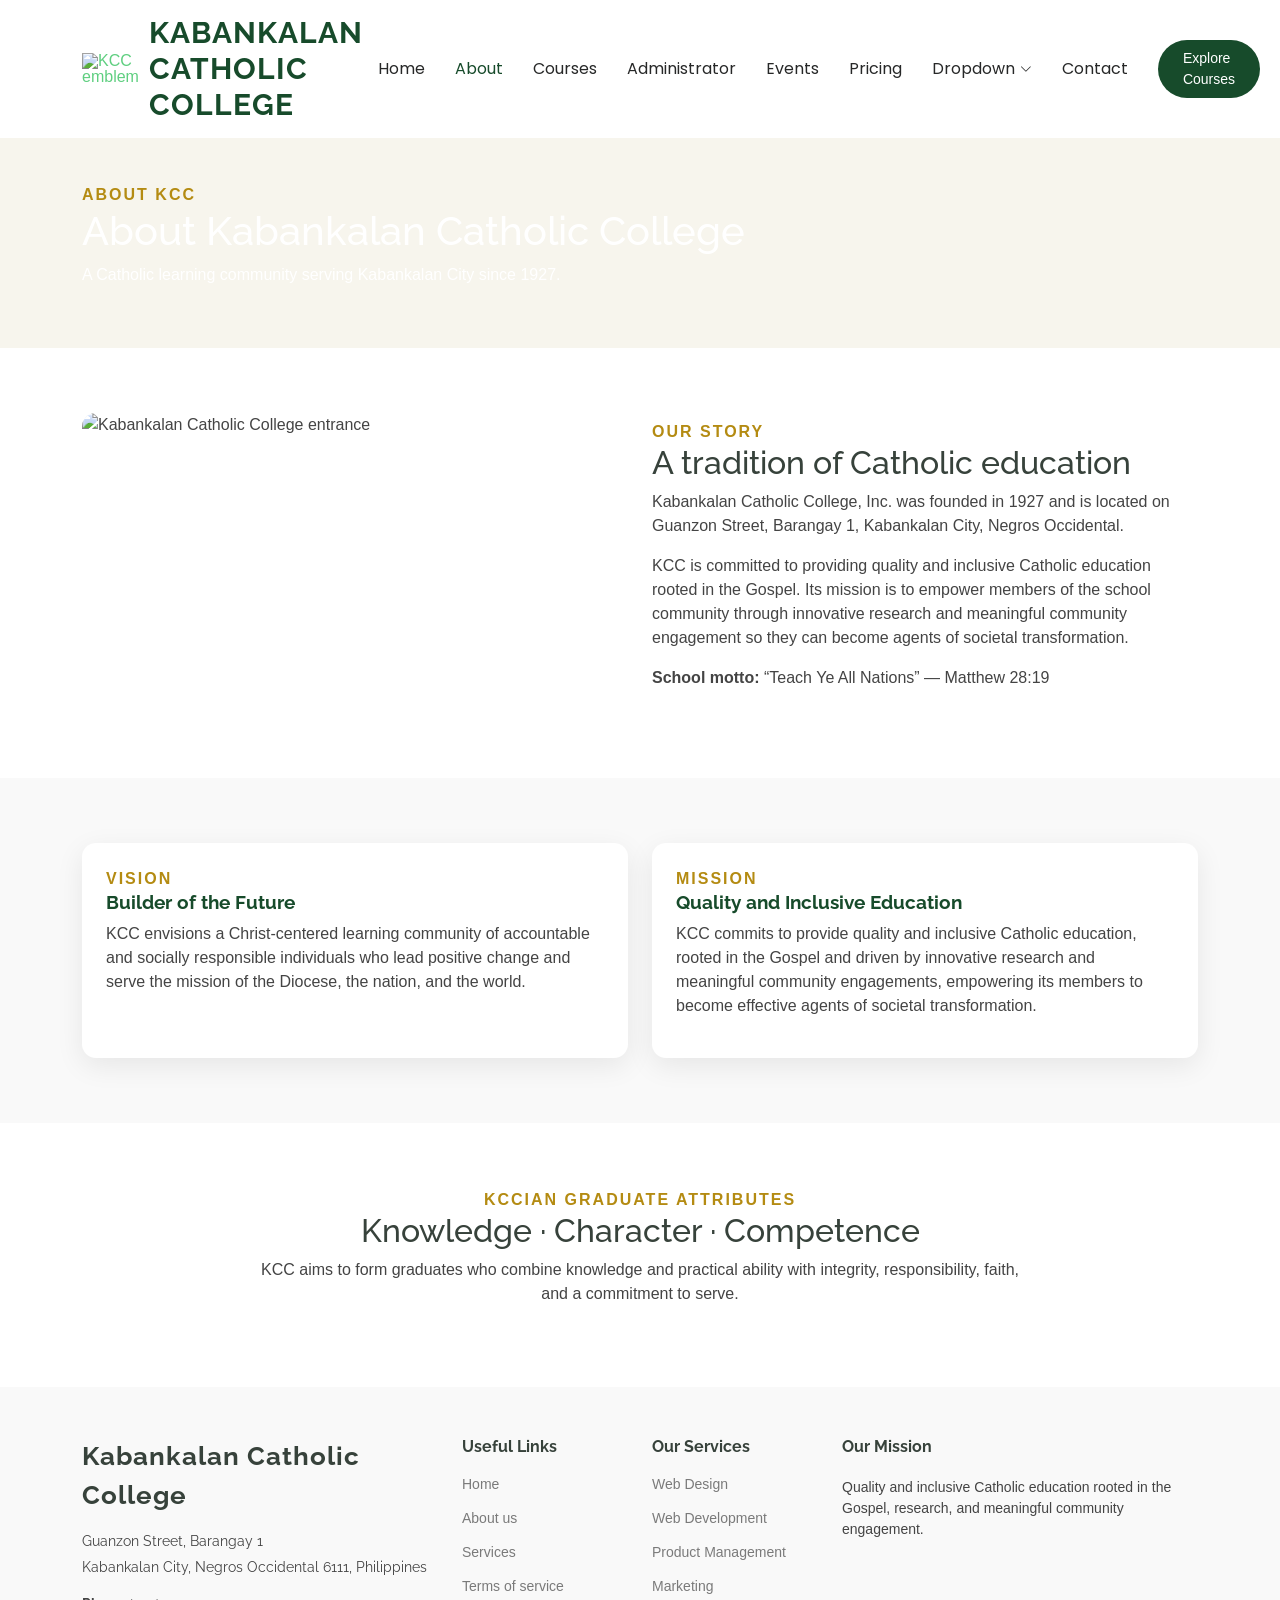
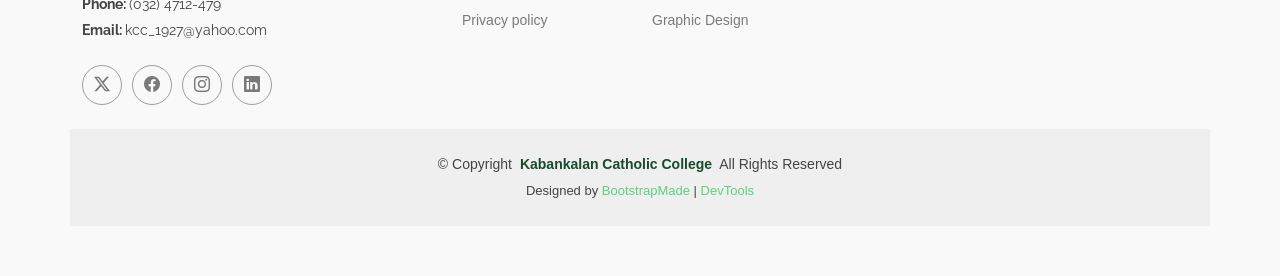
==== about.html @ 8df658bc "first commit" ====
<!DOCTYPE html>
<!DOCTYPE html>

<html lang="en">
<head>
<meta charset="utf-8"/>
<meta content="width=device-width, initial-scale=1.0" name="viewport"/>
<title>About | Kabankalan Catholic College, Inc.</title>
<meta content="" name="description"/>
<meta content="" name="keywords"/>
<!-- Favicons -->
<link href="assets/img/favicon.png" rel="icon"/>
<link href="assets/img/apple-touch-icon.png" rel="apple-touch-icon"/>
<!-- Fonts -->
<link href="https://fonts.googleapis.com" rel="preconnect"/>
<link crossorigin="" href="https://fonts.gstatic.com" rel="preconnect"/>
<link href="https://fonts.googleapis.com/css2?family=Open+Sans:ital,wght@0,300;0,400;0,500;0,600;0,700;0,800;1,300;1,400;1,500;1,600;1,700;1,800&amp;family=Poppins:ital,wght@0,100;0,200;0,300;0,400;0,500;0,600;0,700;0,800;0,900;1,100;1,200;1,300;1,400;1,500;1,600;1,700;1,800;1,900&amp;family=Raleway:ital,wght@0,100;0,200;0,300;0,400;0,500;0,600;0,700;0,800;0,900;1,100;1,200;1,300;1,400;1,500;1,600;1,700;1,800;1,900&amp;display=swap" rel="stylesheet"/>
<!-- Vendor CSS Files -->
<link href="assets/vendor/bootstrap/css/bootstrap.min.css" rel="stylesheet"/>
<link href="assets/vendor/bootstrap-icons/bootstrap-icons.css" rel="stylesheet"/>
<link href="assets/vendor/aos/aos.css" rel="stylesheet"/>
<link href="assets/vendor/glightbox/css/glightbox.min.css" rel="stylesheet"/>
<link href="assets/vendor/swiper/swiper-bundle.min.css" rel="stylesheet"/>
<!-- Main CSS File -->
<link href="assets/css/main.css" rel="stylesheet"/>
<!-- =======================================================
  * Template Name: Mentor
  * Template URL: https://bootstrapmade.com/mentor-free-education-bootstrap-theme/
  * Updated: Jul 07 2025 with Bootstrap v5.3.7
  * Author: BootstrapMade.com
  * License: https://bootstrapmade.com/license/
  ======================================================== -->
<meta content="Kabankalan Catholic College, Inc. — Catholic Education: Our Identity, Our Mission." name="description"/><link href="assets/css/kcc-custom.css" rel="stylesheet"/></head>
<body class="kcc-page">
<header class="header d-flex align-items-center sticky-top" id="header">
<div class="container-fluid container-xl position-relative d-flex align-items-center">
<a class="logo d-flex align-items-center me-auto" href="index.html"><img alt="KCC emblem" src="https://is1-ssl.mzstatic.com/image/thumb/Purple211/v4/19/2d/f9/192df977-9e9a-409c-45a4-57ac2251e1ae/AppIcon-0-0-1x_U007emarketing-0-7-0-0-85-220.png/1200x630wa.jpg"/><h1 class="sitename">KABANKALAN CATHOLIC COLLEGE</h1></a>
<nav class="navmenu" id="navmenu">
<ul>
<li><a class="" href="index.html">Home<br/></a></li>
<li><a class="active" href="about.html">About</a></li>
<li><a class="" href="courses.html">Courses</a></li>
<li><a class="" href="trainers.html">Administrator</a></li>
<li><a class="" href="events.html">Events</a></li>
<li><a class="" href="pricing.html">Pricing</a></li>
<li class="dropdown"><a class="" href="#"><span>Dropdown</span> <i class="bi bi-chevron-down toggle-dropdown"></i></a>
<ul>
<li><a class="" href="#">Dropdown 1</a></li>
<li class="dropdown"><a class="" href="#"><span>Deep Dropdown</span> <i class="bi bi-chevron-down toggle-dropdown"></i></a>
<ul>
<li><a class="" href="#">Deep Dropdown 1</a></li>
<li><a class="" href="#">Deep Dropdown 2</a></li>
<li><a class="" href="#">Deep Dropdown 3</a></li>
<li><a class="" href="#">Deep Dropdown 4</a></li>
<li><a class="" href="#">Deep Dropdown 5</a></li>
</ul>
</li>
<li><a class="" href="#">Dropdown 2</a></li>
<li><a class="" href="#">Dropdown 3</a></li>
<li><a class="" href="#">Dropdown 4</a></li>
</ul>
</li>
<li><a class="" href="contact.html">Contact</a></li>
</ul>
<i class="mobile-nav-toggle d-xl-none bi bi-list"></i>
</nav>
<a class="btn-getstarted" href="courses.html">Explore Courses</a>
</div>
</header>
<main class="main"><section class="page-title" style="background:#f7f5ed;padding:45px 0"><div class="container"><span class="kcc-kicker">About KCC</span><h1>About Kabankalan Catholic College</h1><p>A Catholic learning community serving Kabankalan City since 1927.</p></div></section>
<section class="kcc-section"><div class="container"><div class="row gy-4 align-items-center"><div class="col-lg-6"><img alt="Kabankalan Catholic College entrance" class="kcc-photo" src="https://johnpaologalimba.wordpress.com/wp-content/uploads/2017/10/paologalimba.png"/></div><div class="col-lg-6"><span class="kcc-kicker">Our story</span><h2>A tradition of Catholic education</h2><p>Kabankalan Catholic College, Inc. was founded in 1927 and is located on Guanzon Street, Barangay 1, Kabankalan City, Negros Occidental.</p><p>KCC is committed to providing quality and inclusive Catholic education rooted in the Gospel. Its mission is to empower members of the school community through innovative research and meaningful community engagement so they can become agents of societal transformation.</p><p><strong>School motto:</strong> “Teach Ye All Nations” — Matthew 28:19</p></div></div></div></section>
<section class="kcc-section light-background"><div class="container"><div class="row gy-4"><div class="col-lg-6"><div class="kcc-card kcc-card-body"><span class="kcc-kicker">Vision</span><h3>Builder of the Future</h3><p>KCC envisions a Christ-centered learning community of accountable and socially responsible individuals who lead positive change and serve the mission of the Diocese, the nation, and the world.</p></div></div><div class="col-lg-6"><div class="kcc-card kcc-card-body"><span class="kcc-kicker">Mission</span><h3>Quality and Inclusive Education</h3><p>KCC commits to provide quality and inclusive Catholic education, rooted in the Gospel and driven by innovative research and meaningful community engagements, empowering its members to become effective agents of societal transformation.</p></div></div></div></div></section>
<section class="kcc-section"><div class="container text-center"><span class="kcc-kicker">KCCian Graduate Attributes</span><h2>Knowledge · Character · Competence</h2><p class="mx-auto" style="max-width:760px">KCC aims to form graduates who combine knowledge and practical ability with integrity, responsibility, faith, and a commitment to serve.</p></div></section></main>
<footer class="footer position-relative light-background" id="footer">
<div class="container footer-top">
<div class="row gy-4">
<div class="col-lg-4 col-md-6 footer-about">
<a class="logo d-flex align-items-center" href="index.html">
<span class="sitename">Kabankalan Catholic College</span>
</a>
<div class="footer-contact pt-3">
<p>Guanzon Street, Barangay 1</p>
<p>Kabankalan City, Negros Occidental 6111, Philippines</p>
<p class="mt-3"><strong>Phone: </strong><span>(032) 4712-479</span></p>
<p><strong>Email: </strong><span>kcc_1927@yahoo.com</span></p>
</div>
<div class="social-links d-flex mt-4">
<a href=""><i class="bi bi-twitter-x"></i></a>
<a href=""><i class="bi bi-facebook"></i></a>
<a href=""><i class="bi bi-instagram"></i></a>
<a href=""><i class="bi bi-linkedin"></i></a>
</div>
</div>
<div class="col-lg-2 col-md-3 footer-links">
<h4>Useful Links</h4>
<ul>
<li><a href="#">Home</a></li>
<li><a href="#">About us</a></li>
<li><a href="#">Services</a></li>
<li><a href="#">Terms of service</a></li>
<li><a href="#">Privacy policy</a></li>
</ul>
</div>
<div class="col-lg-2 col-md-3 footer-links">
<h4>Our Services</h4>
<ul>
<li><a href="#">Web Design</a></li>
<li><a href="#">Web Development</a></li>
<li><a href="#">Product Management</a></li>
<li><a href="#">Marketing</a></li>
<li><a href="#">Graphic Design</a></li>
</ul>
</div>
<div class="col-lg-4 col-md-12 footer-newsletter"><h4>Our Mission</h4><p>Quality and inclusive Catholic education rooted in the Gospel, research, and meaningful community engagement.</p></div>
</div>
</div>
<div class="container copyright text-center mt-4">
<p>© <span>Copyright</span> <strong class="px-1 sitename">Kabankalan Catholic College</strong> <span>All Rights Reserved</span></p>
<div class="credits">
<!-- All the links in the footer should remain intact. -->
<!-- You can delete the links only if you've purchased the pro version. -->
<!-- Licensing information: https://bootstrapmade.com/license/ -->
        Designed by <a href="https://bootstrapmade.com/">BootstrapMade</a> | <a href="https://bootstrapmade.com/tools/">DevTools</a>
</div>
</div>
</footer>
<!-- Scroll Top -->
<a class="scroll-top d-flex align-items-center justify-content-center" href="#" id="scroll-top"><i class="bi bi-arrow-up-short"></i></a>
<!-- Preloader -->
<div id="preloader"></div>
<!-- Vendor JS Files -->
<script src="assets/vendor/bootstrap/js/bootstrap.bundle.min.js"></script>
<script src="assets/vendor/aos/aos.js"></script>
<script src="assets/vendor/glightbox/js/glightbox.min.js"></script>
<script src="assets/vendor/purecounter/purecounter_vanilla.js"></script>
<script src="assets/vendor/swiper/swiper-bundle.min.js"></script>
<!-- Main JS File -->
<script src="assets/js/main.js"></script>
</body>
</html>
---- assets/css/main.css ----
/**
* Template Name: Mentor
* Template URL: https://bootstrapmade.com/mentor-free-education-bootstrap-theme/
* Updated: Jul 07 2025 with Bootstrap v5.3.7
* Author: BootstrapMade.com
* License: https://bootstrapmade.com/license/
*/

/*--------------------------------------------------------------
# Font & Color Variables
# Help: https://bootstrapmade.com/color-system/
--------------------------------------------------------------*/
/* Fonts */
:root {
  --default-font: "Open Sans",  system-ui, -apple-system, "Segoe UI", Roboto, "Helvetica Neue", Arial, "Noto Sans", "Liberation Sans", sans-serif, "Apple Color Emoji", "Segoe UI Emoji", "Segoe UI Symbol", "Noto Color Emoji";
  --heading-font: "Raleway",  sans-serif;
  --nav-font: "Poppins",  sans-serif;
}

/* Global Colors - The following color variables are used throughout the website. Updating them here will change the color scheme of the entire website */
:root { 
  --background-color: #ffffff; /* Background color for the entire website, including individual sections */
  --default-color: #444444; /* Default color used for the majority of the text content across the entire website */
  --heading-color: #37423b; /* Color for headings, subheadings and title throughout the website */
  --accent-color: #5fcf80; /* Accent color that represents your brand on the website. It's used for buttons, links, and other elements that need to stand out */
  --surface-color: #ffffff; /* The surface color is used as a background of boxed elements within sections, such as cards, icon boxes, or other elements that require a visual separation from the global background. */
  --contrast-color: #ffffff; /* Contrast color for text, ensuring readability against backgrounds of accent, heading, or default colors. */
}

/* Nav Menu Colors - The following color variables are used specifically for the navigation menu. They are separate from the global colors to allow for more customization options */
:root {
  --nav-color: #272828;  /* The default color of the main navmenu links */
  --nav-hover-color: #5fcf80; /* Applied to main navmenu links when they are hovered over or active */
  --nav-mobile-background-color: #ffffff; /* Used as the background color for mobile navigation menu */
  --nav-dropdown-background-color: #ffffff; /* Used as the background color for dropdown items that appear when hovering over primary navigation items */
  --nav-dropdown-color: #272828; /* Used for navigation links of the dropdown items in the navigation menu. */
  --nav-dropdown-hover-color: #5fcf80; /* Similar to --nav-hover-color, this color is applied to dropdown navigation links when they are hovered over. */
}

/* Color Presets - These classes override global colors when applied to any section or element, providing reuse of the sam color scheme. */

.light-background {
  --background-color: #f9f9f9;
  --surface-color: #ffffff;
}

.dark-background {
  --background-color: #060606;
  --default-color: #ffffff;
  --heading-color: #ffffff;
  --surface-color: #252525;
  --contrast-color: #ffffff;
}

/* Smooth scroll */
:root {
  scroll-behavior: smooth;
}

/*--------------------------------------------------------------
# General Styling & Shared Classes
--------------------------------------------------------------*/
body {
  color: var(--default-color);
  background-color: var(--background-color);
  font-family: var(--default-font);
}

a {
  color: var(--accent-color);
  text-decoration: none;
  transition: 0.3s;
}

a:hover {
  color: color-mix(in srgb, var(--accent-color), transparent 25%);
  text-decoration: none;
}

h1,
h2,
h3,
h4,
h5,
h6 {
  color: var(--heading-color);
  font-family: var(--heading-font);
}

/* Email Form Messages
------------------------------*/
.email-form .error-message {
  display: none;
  background: #df1529;
  color: #ffffff;
  text-align: left;
  padding: 15px;
  margin-bottom: 24px;
  font-weight: 600;
}

.email-form .sent-message {
  display: none;
  color: #ffffff;
  background: #059652;
  text-align: center;
  padding: 15px;
  margin-bottom: 24px;
  font-weight: 600;
}

.email-form .loading {
  display: none;
  background: var(--surface-color);
  text-align: center;
  padding: 15px;
  margin-bottom: 24px;
}

.email-form .loading:before {
  content: "";
  display: inline-block;
  border-radius: 50%;
  width: 24px;
  height: 24px;
  margin: 0 10px -6px 0;
  border: 3px solid var(--accent-color);
  border-top-color: var(--surface-color);
  animation: email-form-loading 1s linear infinite;
}

@keyframes email-form-loading {
  0% {
    transform: rotate(0deg);
  }

  100% {
    transform: rotate(360deg);
  }
}

/* Pulsating Play Button
------------------------------*/
.pulsating-play-btn {
  width: 94px;
  height: 94px;
  background: radial-gradient(var(--accent-color) 50%, color-mix(in srgb, var(--accent-color), transparent 75%) 52%);
  border-radius: 50%;
  display: block;
  position: relative;
  overflow: hidden;
}

.pulsating-play-btn:before {
  content: "";
  position: absolute;
  width: 120px;
  height: 120px;
  animation-delay: 0s;
  animation: pulsate-play-btn 2s;
  animation-direction: forwards;
  animation-iteration-count: infinite;
  animation-timing-function: steps;
  opacity: 1;
  border-radius: 50%;
  border: 5px solid color-mix(in srgb, var(--accent-color), transparent 30%);
  top: -15%;
  left: -15%;
  background: rgba(198, 16, 0, 0);
}

.pulsating-play-btn:after {
  content: "";
  position: absolute;
  left: 50%;
  top: 50%;
  transform: translateX(-40%) translateY(-50%);
  width: 0;
  height: 0;
  border-top: 10px solid transparent;
  border-bottom: 10px solid transparent;
  border-left: 15px solid #fff;
  z-index: 100;
  transition: all 400ms cubic-bezier(0.55, 0.055, 0.675, 0.19);
}

.pulsating-play-btn:hover:before {
  content: "";
  position: absolute;
  left: 50%;
  top: 50%;
  transform: translateX(-40%) translateY(-50%);
  width: 0;
  height: 0;
  border: none;
  border-top: 10px solid transparent;
  border-bottom: 10px solid transparent;
  border-left: 15px solid #fff;
  z-index: 200;
  animation: none;
  border-radius: 0;
}

.pulsating-play-btn:hover:after {
  border-left: 15px solid var(--accent-color);
  transform: scale(20);
}

@keyframes pulsate-play-btn {
  0% {
    transform: scale(0.6, 0.6);
    opacity: 1;
  }

  100% {
    transform: scale(1, 1);
    opacity: 0;
  }
}

/*--------------------------------------------------------------
# Global Header
--------------------------------------------------------------*/
.header {
  color: var(--default-color);
  background-color: var(--background-color);
  padding: 15px 0;
  transition: all 0.5s;
  z-index: 997;
}

.header .logo {
  line-height: 1;
}

.header .logo img {
  max-height: 36px;
  margin-right: 8px;
}

.header .logo h1 {
  font-weight: 700;
  font-size: 30px;
  margin: 0;
  letter-spacing: 1px;
  text-transform: uppercase;
  color: var(--accent-color);
}

.header .btn-getstarted,
.header .btn-getstarted:focus {
  color: var(--contrast-color);
  background: var(--accent-color);
  font-size: 14px;
  padding: 8px 25px;
  margin: 0 0 0 30px;
  border-radius: 50px;
  transition: 0.3s;
}

.header .btn-getstarted:hover,
.header .btn-getstarted:focus:hover {
  color: var(--contrast-color);
  background: color-mix(in srgb, var(--accent-color), transparent 15%);
}

@media (max-width: 1200px) {
  .header .logo {
    order: 1;
  }

  .header .btn-getstarted {
    order: 2;
    margin: 0 15px 0 0;
    padding: 6px 15px;
  }

  .header .navmenu {
    order: 3;
  }
}

.scrolled .header {
  box-shadow: 0px 0 18px rgba(0, 0, 0, 0.1);
}

/*--------------------------------------------------------------
# Navigation Menu
--------------------------------------------------------------*/
/* Navmenu - Desktop */
@media (min-width: 1200px) {
  .navmenu {
    padding: 0;
  }

  .navmenu ul {
    margin: 0;
    padding: 0;
    display: flex;
    list-style: none;
    align-items: center;
  }

  .navmenu li {
    position: relative;
  }

  .navmenu a,
  .navmenu a:focus {
    color: var(--nav-color);
    padding: 18px 15px;
    font-size: 16px;
    font-family: var(--nav-font);
    font-weight: 400;
    display: flex;
    align-items: center;
    justify-content: space-between;
    white-space: nowrap;
    transition: 0.3s;
  }

  .navmenu a i,
  .navmenu a:focus i {
    font-size: 12px;
    line-height: 0;
    margin-left: 5px;
    transition: 0.3s;
  }

  .navmenu li:last-child a {
    padding-right: 0;
  }

  .navmenu li:hover>a,
  .navmenu .active,
  .navmenu .active:focus {
    color: var(--nav-hover-color);
  }

  .navmenu .dropdown ul {
    margin: 0;
    padding: 10px 0;
    background: var(--nav-dropdown-background-color);
    display: block;
    position: absolute;
    visibility: hidden;
    left: 14px;
    top: 130%;
    opacity: 0;
    transition: 0.3s;
    border-radius: 4px;
    z-index: 99;
    box-shadow: 0px 0px 30px rgba(0, 0, 0, 0.1);
  }

  .navmenu .dropdown ul li {
    min-width: 200px;
  }

  .navmenu .dropdown ul a {
    padding: 10px 20px;
    font-size: 15px;
    text-transform: none;
    color: var(--nav-dropdown-color);
  }

  .navmenu .dropdown ul a i {
    font-size: 12px;
  }

  .navmenu .dropdown ul a:hover,
  .navmenu .dropdown ul .active:hover,
  .navmenu .dropdown ul li:hover>a {
    color: var(--nav-dropdown-hover-color);
  }

  .navmenu .dropdown:hover>ul {
    opacity: 1;
    top: 100%;
    visibility: visible;
  }

  .navmenu .dropdown .dropdown ul {
    top: 0;
    left: -90%;
    visibility: hidden;
  }

  .navmenu .dropdown .dropdown:hover>ul {
    opacity: 1;
    top: 0;
    left: -100%;
    visibility: visible;
  }
}

/* Navmenu - Mobile */
@media (max-width: 1199px) {
  .mobile-nav-toggle {
    color: var(--nav-color);
    font-size: 28px;
    line-height: 0;
    margin-right: 10px;
    cursor: pointer;
    transition: color 0.3s;
  }

  .navmenu {
    padding: 0;
    z-index: 9997;
  }

  .navmenu ul {
    display: none;
    list-style: none;
    position: absolute;
    inset: 60px 20px 20px 20px;
    padding: 10px 0;
    margin: 0;
    border-radius: 6px;
    background-color: var(--nav-mobile-background-color);
    border: 1px solid color-mix(in srgb, var(--default-color), transparent 90%);
    box-shadow: none;
    overflow-y: auto;
    transition: 0.3s;
    z-index: 9998;
  }

  .navmenu a,
  .navmenu a:focus {
    color: var(--nav-dropdown-color);
    padding: 10px 20px;
    font-family: var(--nav-font);
    font-size: 17px;
    font-weight: 500;
    display: flex;
    align-items: center;
    justify-content: space-between;
    white-space: nowrap;
    transition: 0.3s;
  }

  .navmenu a i,
  .navmenu a:focus i {
    font-size: 12px;
    line-height: 0;
    margin-left: 5px;
    width: 30px;
    height: 30px;
    display: flex;
    align-items: center;
    justify-content: center;
    border-radius: 50%;
    transition: 0.3s;
    background-color: color-mix(in srgb, var(--accent-color), transparent 90%);
  }

  .navmenu a i:hover,
  .navmenu a:focus i:hover {
    background-color: var(--accent-color);
    color: var(--contrast-color);
  }

  .navmenu a:hover,
  .navmenu .active,
  .navmenu .active:focus {
    color: var(--nav-dropdown-hover-color);
  }

  .navmenu .active i,
  .navmenu .active:focus i {
    background-color: var(--accent-color);
    color: var(--contrast-color);
    transform: rotate(180deg);
  }

  .navmenu .dropdown ul {
    position: static;
    display: none;
    z-index: 99;
    padding: 10px 0;
    margin: 10px 20px;
    background-color: var(--nav-dropdown-background-color);
    transition: all 0.5s ease-in-out;
  }

  .navmenu .dropdown ul ul {
    background-color: rgba(33, 37, 41, 0.1);
  }

  .navmenu .dropdown>.dropdown-active {
    display: block;
    background-color: rgba(33, 37, 41, 0.03);
  }

  .mobile-nav-active {
    overflow: hidden;
  }

  .mobile-nav-active .mobile-nav-toggle {
    color: #fff;
    position: absolute;
    font-size: 32px;
    top: 15px;
    right: 15px;
    margin-right: 0;
    z-index: 9999;
  }

  .mobile-nav-active .navmenu {
    position: fixed;
    overflow: hidden;
    inset: 0;
    background: rgba(33, 37, 41, 0.8);
    transition: 0.3s;
  }

  .mobile-nav-active .navmenu>ul {
    display: block;
  }
}

/*--------------------------------------------------------------
# Global Footer
--------------------------------------------------------------*/
.footer {
  color: var(--default-color);
  background-color: var(--background-color);
  font-size: 14px;
  padding-bottom: 50px;
  position: relative;
}

.footer .footer-top {
  padding-top: 50px;
}

.footer .footer-about .logo {
  margin-bottom: 0;
}

.footer .footer-about .logo img {
  max-height: 40px;
  margin-right: 6px;
}

.footer .footer-about .logo span {
  font-size: 26px;
  font-weight: 700;
  letter-spacing: 1px;
  font-family: var(--heading-font);
  color: var(--heading-color);
}

.footer .footer-about p {
  font-size: 14px;
  font-family: var(--heading-font);
}

.footer .social-links a {
  display: flex;
  align-items: center;
  justify-content: center;
  width: 40px;
  height: 40px;
  border-radius: 50%;
  border: 1px solid color-mix(in srgb, var(--default-color), transparent 50%);
  font-size: 16px;
  color: color-mix(in srgb, var(--default-color), transparent 30%);
  margin-right: 10px;
  transition: 0.3s;
}

.footer .social-links a:hover {
  color: var(--accent-color);
  border-color: var(--accent-color);
}

.footer h4 {
  font-size: 16px;
  font-weight: bold;
  position: relative;
  padding-bottom: 12px;
}

.footer .footer-links {
  margin-bottom: 30px;
}

.footer .footer-links ul {
  list-style: none;
  padding: 0;
  margin: 0;
}

.footer .footer-links ul i {
  padding-right: 2px;
  font-size: 12px;
  line-height: 0;
}

.footer .footer-links ul li {
  padding: 10px 0;
  display: flex;
  align-items: center;
}

.footer .footer-links ul li:first-child {
  padding-top: 0;
}

.footer .footer-links ul a {
  color: color-mix(in srgb, var(--default-color), transparent 30%);
  display: inline-block;
  line-height: 1;
}

.footer .footer-links ul a:hover {
  color: var(--accent-color);
}

.footer .footer-contact p {
  margin-bottom: 5px;
}

.footer .footer-newsletter .newsletter-form {
  margin-top: 30px;
  margin-bottom: 15px;
  padding: 6px 8px;
  position: relative;
  border-radius: 50px;
  border: 1px solid color-mix(in srgb, var(--default-color), transparent 80%);
  display: flex;
  background-color: var(--surface-color);
  transition: 0.3s;
}

.footer .footer-newsletter .newsletter-form:focus-within {
  border-color: var(--accent-color);
}

.footer .footer-newsletter .newsletter-form input[type=email] {
  border: 0;
  padding: 4px 8px;
  width: 100%;
  background-color: var(--surface-color);
  color: var(--default-color);
}

.footer .footer-newsletter .newsletter-form input[type=email]:focus-visible {
  outline: none;
}

.footer .footer-newsletter .newsletter-form input[type=submit] {
  border: 0;
  font-size: 16px;
  padding: 0 20px 2px 20px;
  margin: -7px -8px -7px 0;
  background: var(--accent-color);
  color: var(--contrast-color);
  transition: 0.3s;
  border-radius: 50px;
}

.footer .footer-newsletter .newsletter-form input[type=submit]:hover {
  background: color-mix(in srgb, var(--accent-color), transparent 20%);
}

.footer .copyright {
  padding-top: 25px;
  padding-bottom: 25px;
  background-color: color-mix(in srgb, var(--default-color), transparent 95%);
}

.footer .copyright p {
  margin-bottom: 0;
}

.footer .credits {
  margin-top: 6px;
  font-size: 13px;
}

/*--------------------------------------------------------------
# Preloader
--------------------------------------------------------------*/
#preloader {
  position: fixed;
  inset: 0;
  z-index: 999999;
  overflow: hidden;
  background: var(--background-color);
  transition: all 0.6s ease-out;
}

#preloader:before {
  content: "";
  position: fixed;
  top: calc(50% - 30px);
  left: calc(50% - 30px);
  border: 6px solid #ffffff;
  border-color: var(--accent-color) transparent var(--accent-color) transparent;
  border-radius: 50%;
  width: 60px;
  height: 60px;
  animation: animate-preloader 1.5s linear infinite;
}

@keyframes animate-preloader {
  0% {
    transform: rotate(0deg);
  }

  100% {
    transform: rotate(360deg);
  }
}

/*--------------------------------------------------------------
# Scroll Top Button
--------------------------------------------------------------*/
.scroll-top {
  position: fixed;
  visibility: hidden;
  opacity: 0;
  right: 15px;
  bottom: -15px;
  z-index: 99999;
  background-color: var(--accent-color);
  width: 44px;
  height: 44px;
  border-radius: 50px;
  transition: all 0.4s;
}

.scroll-top i {
  font-size: 24px;
  color: var(--contrast-color);
  line-height: 0;
}

.scroll-top:hover {
  background-color: color-mix(in srgb, var(--accent-color), transparent 20%);
  color: var(--contrast-color);
}

.scroll-top.active {
  visibility: visible;
  opacity: 1;
  bottom: 15px;
}

/*--------------------------------------------------------------
# Disable aos animation delay on mobile devices
--------------------------------------------------------------*/
@media screen and (max-width: 768px) {
  [data-aos-delay] {
    transition-delay: 0 !important;
  }
}

/*--------------------------------------------------------------
# Global Page Titles & Breadcrumbs
--------------------------------------------------------------*/
.page-title {
  --default-color: var(--contrast-color);
  --background-color: var(--accent-color);
  --heading-color: var(--contrast-color);
  color: var(--default-color);
  background-color: var(--background-color);
  position: relative;
}

.page-title .heading {
  padding: 80px 0;
  border-top: 1px solid color-mix(in srgb, var(--default-color), transparent 90%);
}

.page-title .heading h1 {
  font-size: 38px;
  font-weight: 700;
}

.page-title nav {
  background-color: color-mix(in srgb, var(--accent-color) 90%, black 5%);
  padding: 20px 0;
}

.page-title nav a {
  color: var(--default-color);
}

.page-title nav ol {
  display: flex;
  flex-wrap: wrap;
  list-style: none;
  margin: 0;
  font-size: 16px;
  font-weight: 600;
}

.page-title nav ol li+li {
  padding-left: 10px;
}

.page-title nav ol li+li::before {
  content: "/";
  display: inline-block;
  padding-right: 10px;
  color: color-mix(in srgb, var(--default-color), transparent 70%);
}

/*--------------------------------------------------------------
# Global Sections
--------------------------------------------------------------*/
section,
.section {
  color: var(--default-color);
  background-color: var(--background-color);
  padding: 60px 0;
  scroll-margin-top: 900px;
  overflow: clip;
}

@media (max-width: 1199px) {

  section,
  .section {
    scroll-margin-top: 66px;
  }
}

/*--------------------------------------------------------------
# Global Section Titles
--------------------------------------------------------------*/
.section-title {
  padding-bottom: 60px;
  position: relative;
}

.section-title h2 {
  font-size: 14px;
  font-weight: 500;
  padding: 0;
  line-height: 1px;
  margin: 0;
  letter-spacing: 1.5px;
  text-transform: uppercase;
  color: color-mix(in srgb, var(--default-color), transparent 50%);
  position: relative;
}

.section-title h2::after {
  content: "";
  width: 120px;
  height: 1px;
  display: inline-block;
  background: var(--accent-color);
  margin: 4px 10px;
}

.section-title p {
  color: var(--heading-color);
  margin: 0;
  font-size: 36px;
  font-weight: 700;
  font-family: var(--nav-font);
  text-transform: uppercase;
}

/*--------------------------------------------------------------
# Hero Section
--------------------------------------------------------------*/
.hero {
  width: 100%;
  min-height: 80vh;
  position: relative;
  padding: 80px 0;
  display: flex;
  align-items: center;
  justify-content: center;
  color: var(--default-color);
}

.hero img {
  position: absolute;
  inset: 0;
  display: block;
  width: 100%;
  height: 100%;
  object-fit: cover;
  z-index: 1;
}

.hero:before {
  content: "";
  background: color-mix(in srgb, var(--background-color), transparent 60%);
  position: absolute;
  inset: 0;
  z-index: 2;
}

.hero .container {
  position: relative;
  z-index: 3;
}

.hero h2 {
  margin: 0;
  font-size: 48px;
  font-weight: 700;
}

.hero p {
  color: color-mix(in srgb, var(--default-color), transparent 20%);
  margin: 10px 0 0 0;
  font-size: 24px;
}

.hero .btn-get-started {
  font-weight: 500;
  font-size: 15px;
  letter-spacing: 1px;
  display: inline-block;
  padding: 8px 35px 10px 35px;
  border-radius: 50px;
  transition: 0.4s;
  margin-top: 30px;
  border: 2px solid var(--default-color);
  color: var(--default-color);
}

.hero .btn-get-started:hover {
  background: var(--accent-color);
  border: 2px solid var(--accent-color);
}

@media (max-width: 768px) {
  .hero h2 {
    font-size: 32px;
  }

  .hero p {
    font-size: 18px;
  }
}

/*--------------------------------------------------------------
# About Section
--------------------------------------------------------------*/
.about .content h3 {
  font-size: 2rem;
  font-weight: 700;
}

.about .content ul {
  list-style: none;
  padding: 0;
}

.about .content ul li {
  padding-bottom: 10px;
}

.about .content ul i {
  font-size: 1.25rem;
  margin-right: 4px;
  color: var(--accent-color);
}

.about .content p:last-child {
  margin-bottom: 0;
}

.about .content .read-more {
  background: var(--accent-color);
  color: var(--contrast-color);
  font-family: var(--heading-font);
  font-weight: 500;
  font-size: 15px;
  letter-spacing: 1px;
  padding: 10px 24px 12px 24px;
  border-radius: 50px;
  transition: 0.3s;
  display: inline-flex;
  align-items: center;
  justify-content: center;
}

.about .content .read-more i {
  font-size: 18px;
  margin-left: 5px;
  line-height: 0;
  transition: 0.3s;
}

.about .content .read-more:hover {
  background: color-mix(in srgb, var(--accent-color), transparent 20%);
  padding-right: 19px;
}

.about .content .read-more:hover i {
  margin-left: 10px;
}

/*--------------------------------------------------------------
# Counts Section
--------------------------------------------------------------*/
.counts {
  padding: 25px 0;
}

.counts .stats-item {
  padding: 30px;
  width: 100%;
}

.counts .stats-item span {
  font-size: 48px;
  display: block;
  color: var(--accent-color);
  font-weight: 700;
}

.counts .stats-item p {
  color: color-mix(in srgb, var(--default-color), transparent 40%);
  padding: 0;
  margin: 0;
  font-family: var(--heading-font);
  font-size: 15px;
  font-weight: 600;
}

/*--------------------------------------------------------------
# Why Us Section
--------------------------------------------------------------*/
.why-us .why-box {
  color: var(--contrast-color);
  background: var(--accent-color);
  padding: 30px;
}

.why-us .why-box h3 {
  color: var(--contrast-color);
  font-weight: 700;
  font-size: 34px;
  margin-bottom: 30px;
}

.why-us .why-box p {
  margin-bottom: 30px;
}

.why-us .why-box .more-btn {
  display: inline-block;
  background: color-mix(in srgb, var(--contrast-color), transparent 85%);
  padding: 8px 40px 10px 40px;
  color: var(--contrast-color);
  transition: all ease-in-out 0.4s;
  border-radius: 50px;
}

.why-us .why-box .more-btn i {
  font-size: 14px;
}

.why-us .why-box .more-btn:hover {
  color: var(--accent-color);
  background: var(--surface-color);
}

.why-us .icon-box {
  background-color: var(--surface-color);
  text-align: center;
  padding: 40px 30px;
  width: 100%;
  height: 100%;
  border: 1px solid color-mix(in srgb, var(--default-color), transparent 90%);
}

.why-us .icon-box i {
  color: var(--accent-color);
  font-size: 32px;
  margin-bottom: 30px;
  background: color-mix(in srgb, var(--accent-color), transparent 95%);
  border-radius: 50px;
  display: flex;
  align-items: center;
  justify-content: center;
  width: 72px;
  height: 72px;
  transition: 0.3s;
}

.why-us .icon-box h4 {
  font-size: 20px;
  font-weight: 700;
  margin: 0 0 30px 0;
}

.why-us .icon-box p {
  font-size: 15px;
  color: color-mix(in srgb, var(--default-color), transparent 30%);
}

.why-us .icon-box:hover i {
  color: var(--contrast-color);
  background: var(--accent-color);
}

/*--------------------------------------------------------------
# Features Section
--------------------------------------------------------------*/
.features {
  padding: 10px 0;
}

.features .features-item {
  background-color: var(--surface-color);
  display: flex;
  align-items: center;
  padding: 20px;
  transition: 0.3s;
  border: 1px solid color-mix(in srgb, var(--default-color), transparent 90%);
  position: relative;
}

.features .features-item i {
  font-size: 32px;
  padding-right: 10px;
  line-height: 0;
}

.features .features-item h3 {
  font-weight: 700;
  margin: 0;
  padding: 0;
  line-height: 1;
  font-size: 16px;
}

.features .features-item h3 a {
  color: var(--heading-color);
  transition: 0.3s;
}

.features .features-item:hover {
  border-color: var(--accent-color);
}

.features .features-item:hover h3 a {
  color: var(--accent-color);
}

/*--------------------------------------------------------------
# Courses Section
--------------------------------------------------------------*/
.courses .course-item {
  background-color: var(--surface-color);
  border: 1px solid color-mix(in srgb, var(--default-color), transparent 90%);
  border-radius: 5px;
}

.courses .course-content {
  padding: 15px;
}

.courses .course-content h3 {
  font-weight: 700;
  font-size: 20px;
}

.courses .course-content h3 a {
  color: var(--heading-color);
  transition: 0.3s;
}

.courses .course-content h3 a:hover {
  color: var(--accent-color);
}

.courses .course-content .category {
  background: var(--accent-color);
  color: var(--contrast-color);
  font-size: 14px;
  padding: 6px 14px;
  margin: 0;
  border-radius: 5px;
}

.courses .course-content .price {
  margin: 0;
  font-weight: 700;
  font-size: 18px;
  color: color-mix(in srgb, var(--default-color), transparent 20%);
}

.courses .course-content .description {
  font-size: 14px;
  color: color-mix(in srgb, var(--default-color), transparent 20%);
}

.courses .trainer {
  padding-top: 15px;
  border-top: 1px solid color-mix(in srgb, var(--default-color), transparent 90%);
}

.courses .trainer .trainer-profile img {
  max-width: 50px;
  border-radius: 50px;
}

.courses .trainer .trainer-profile .trainer-link {
  padding-left: 10px;
  font-weight: 600;
  font-size: 16px;
  color: color-mix(in srgb, var(--default-color), transparent 20%);
  transition: 0.3s;
}

.courses .trainer .trainer-profile .trainer-link:hover {
  color: var(--accent-color);
}

.courses .trainer .trainer-rank {
  font-size: 18px;
  color: color-mix(in srgb, var(--default-color), transparent 60%);
}

.courses .trainer .trainer-rank .user-icon {
  font-size: 22px;
}

/*--------------------------------------------------------------
# Trainers Index Section
--------------------------------------------------------------*/
.trainers-index .member {
  background-color: var(--surface-color);
  border: 1px solid color-mix(in srgb, var(--default-color), transparent 90%);
  text-align: center;
  margin-bottom: 20px;
}

.trainers-index .member img {
  margin: -1px -1px 30px -1px;
}

.trainers-index .member .member-content {
  padding: 0 20px 30px 20px;
}

.trainers-index .member h4 {
  font-weight: 700;
  margin-bottom: 2px;
  font-size: 18px;
}

.trainers-index .member span {
  font-style: italic;
  display: block;
  font-size: 13px;
  color: color-mix(in srgb, var(--default-color), transparent 20%);
}

.trainers-index .member p {
  padding-top: 10px;
  font-size: 14px;
  font-style: italic;
  color: color-mix(in srgb, var(--default-color), transparent 40%);
}

.trainers-index .member .social {
  margin-top: 15px;
}

.trainers-index .member .social a {
  color: color-mix(in srgb, var(--default-color), transparent 60%);
  transition: 0.3s;
}

.trainers-index .member .social a:hover {
  color: var(--accent-color);
}

.trainers-index .member .social i {
  font-size: 18px;
  margin: 0 2px;
}

/*--------------------------------------------------------------
# About Us Section
--------------------------------------------------------------*/
.about-us .content h3 {
  font-size: 2rem;
  font-weight: 700;
}

.about-us .content ul {
  list-style: none;
  padding: 0;
}

.about-us .content ul li {
  padding-bottom: 10px;
}

.about-us .content ul i {
  font-size: 1.25rem;
  margin-right: 4px;
  color: var(--accent-color);
}

.about-us .content p:last-child {
  margin-bottom: 0;
}

/*--------------------------------------------------------------
# Testimonials Section
--------------------------------------------------------------*/
.testimonials .testimonial-wrap {
  padding-left: 50px;
}

.testimonials .testimonials-carousel,
.testimonials .testimonials-slider {
  overflow: hidden;
}

.testimonials .testimonial-item {
  background-color: var(--surface-color);
  border: 1px solid color-mix(in srgb, var(--default-color), transparent 90%);
  box-sizing: content-box;
  padding: 30px 30px 30px 60px;
  margin: 30px 15px;
  min-height: 200px;
  position: relative;
}

.testimonials .testimonial-item .testimonial-img {
  width: 90px;
  border-radius: 10px;
  border: 6px solid var(--background-color);
  position: absolute;
  left: -45px;
}

.testimonials .testimonial-item h3 {
  font-size: 18px;
  font-weight: bold;
  margin: 10px 0 5px 0;
}

.testimonials .testimonial-item h4 {
  color: color-mix(in srgb, var(--default-color), transparent 50%);
  font-size: 14px;
  margin: 0;
}

.testimonials .testimonial-item .stars {
  margin: 10px 0;
}

.testimonials .testimonial-item .stars i {
  color: #ffc107;
  margin: 0 1px;
}

.testimonials .testimonial-item .quote-icon-left,
.testimonials .testimonial-item .quote-icon-right {
  color: color-mix(in srgb, var(--accent-color), transparent 60%);
  font-size: 26px;
  line-height: 0;
}

.testimonials .testimonial-item .quote-icon-left {
  display: inline-block;
  left: -5px;
  position: relative;
}

.testimonials .testimonial-item .quote-icon-right {
  display: inline-block;
  right: -5px;
  position: relative;
  top: 10px;
  transform: scale(-1, -1);
}

.testimonials .testimonial-item p {
  font-style: italic;
  margin: 15px auto 15px auto;
}

.testimonials .swiper-wrapper {
  height: auto;
}

.testimonials .swiper-pagination {
  margin-top: 20px;
  position: relative;
}

.testimonials .swiper-pagination .swiper-pagination-bullet {
  width: 12px;
  height: 12px;
  background-color: var(--background-color);
  opacity: 1;
  border: 1px solid var(--accent-color);
}

.testimonials .swiper-pagination .swiper-pagination-bullet-active {
  background-color: var(--accent-color);
}

@media (max-width: 767px) {
  .testimonials .testimonial-wrap {
    padding-left: 0;
  }

  .testimonials .testimonials-carousel,
  .testimonials .testimonials-slider {
    overflow: hidden;
  }

  .testimonials .testimonial-item {
    padding: 30px;
    margin: 15px;
  }

  .testimonials .testimonial-item .testimonial-img {
    position: static;
    left: auto;
  }
}

/*--------------------------------------------------------------
# Course Details Section
--------------------------------------------------------------*/
.course-details .course-header {
  margin-bottom: 40px;
}

.course-details .course-header .course-image {
  margin-bottom: 20px;
  border-radius: 12px;
  overflow: hidden;
}

.course-details .course-header .course-image img {
  width: 100%;
  height: 400px;
  object-fit: cover;
}

.course-details .course-header .course-meta {
  display: flex;
  justify-content: space-between;
  align-items: center;
  flex-wrap: wrap;
  gap: 20px;
}

@media (max-width: 768px) {
  .course-details .course-header .course-meta {
    flex-direction: column;
    align-items: flex-start;
  }
}

.course-details .course-header .instructor {
  display: flex;
  align-items: center;
  gap: 15px;
}

.course-details .course-header .instructor .instructor-avatar {
  width: 60px;
  height: 60px;
  border-radius: 50%;
  object-fit: cover;
}

.course-details .course-header .instructor .instructor-info h6 {
  margin: 0;
  font-size: 16px;
  font-weight: 600;
  color: var(--heading-color);
}

.course-details .course-header .instructor .instructor-info span {
  font-size: 14px;
  color: color-mix(in srgb, var(--default-color), transparent 30%);
}

.course-details .course-header .course-stats {
  display: flex;
  gap: 25px;
}

@media (max-width: 576px) {
  .course-details .course-header .course-stats {
    flex-wrap: wrap;
    gap: 15px;
  }
}

.course-details .course-header .course-stats .stat-item {
  display: flex;
  align-items: center;
  gap: 8px;
  font-size: 14px;
  color: var(--default-color);
}

.course-details .course-header .course-stats .stat-item i {
  color: var(--accent-color);
}

.course-details .course-content {
  margin-bottom: 50px;
}

.course-details .course-content h2 {
  font-size: 32px;
  margin-bottom: 25px;
  color: var(--heading-color);
}

@media (max-width: 768px) {
  .course-details .course-content h2 {
    font-size: 26px;
  }
}

.course-details .course-content .course-description {
  margin-bottom: 40px;
}

.course-details .course-content .course-description p {
  font-size: 16px;
  line-height: 1.7;
  margin-bottom: 15px;
  color: var(--default-color);
}

.course-details .course-content .what-you-learn {
  background-color: var(--surface-color);
  padding: 30px;
  border-radius: 12px;
  border: 1px solid color-mix(in srgb, var(--default-color), transparent 90%);
}

.course-details .course-content .what-you-learn h3 {
  font-size: 24px;
  margin-bottom: 25px;
  color: var(--heading-color);
}

.course-details .course-content .what-you-learn .learn-list {
  list-style: none;
  padding: 0;
  margin: 0;
}

.course-details .course-content .what-you-learn .learn-list li {
  display: flex;
  align-items: flex-start;
  gap: 12px;
  margin-bottom: 15px;
  font-size: 15px;
  line-height: 1.6;
  color: var(--default-color);
}

.course-details .course-content .what-you-learn .learn-list li i {
  color: var(--accent-color);
  font-size: 18px;
  margin-top: 2px;
  flex-shrink: 0;
}

.course-details .course-curriculum {
  margin-bottom: 50px;
}

.course-details .course-curriculum h3 {
  font-size: 24px;
  margin-bottom: 30px;
  color: var(--heading-color);
}

.course-details .course-curriculum .curriculum-section {
  margin-bottom: 25px;
  border: 1px solid color-mix(in srgb, var(--default-color), transparent 90%);
  border-radius: 8px;
  overflow: hidden;
}

.course-details .course-curriculum .curriculum-section .section-header {
  background-color: var(--surface-color);
  padding: 20px;
  display: flex;
  justify-content: space-between;
  align-items: center;
  border-bottom: 1px solid color-mix(in srgb, var(--default-color), transparent 90%);
}

@media (max-width: 576px) {
  .course-details .course-curriculum .curriculum-section .section-header {
    flex-direction: column;
    align-items: flex-start;
    gap: 10px;
  }
}

.course-details .course-curriculum .curriculum-section .section-header h4 {
  font-size: 18px;
  margin: 0;
  color: var(--heading-color);
}

.course-details .course-curriculum .curriculum-section .section-header .lessons-count {
  font-size: 14px;
  color: color-mix(in srgb, var(--default-color), transparent 30%);
}

.course-details .course-curriculum .curriculum-section .lessons {
  padding: 0;
}

.course-details .course-curriculum .curriculum-section .lessons .lesson-item {
  padding: 15px 20px;
  display: flex;
  justify-content: space-between;
  align-items: center;
  border-bottom: 1px solid color-mix(in srgb, var(--default-color), transparent 95%);
  transition: background-color 0.3s;
}

.course-details .course-curriculum .curriculum-section .lessons .lesson-item:hover {
  background-color: color-mix(in srgb, var(--accent-color), transparent 95%);
}

.course-details .course-curriculum .curriculum-section .lessons .lesson-item:last-child {
  border-bottom: none;
}

.course-details .course-curriculum .curriculum-section .lessons .lesson-item .lesson-info {
  display: flex;
  align-items: center;
  gap: 12px;
}

.course-details .course-curriculum .curriculum-section .lessons .lesson-item .lesson-info i {
  color: var(--accent-color);
  font-size: 18px;
}

.course-details .course-curriculum .curriculum-section .lessons .lesson-item .lesson-info span {
  font-size: 15px;
  color: var(--default-color);
}

.course-details .course-curriculum .curriculum-section .lessons .lesson-item .lesson-duration {
  font-size: 14px;
  color: color-mix(in srgb, var(--default-color), transparent 40%);
  font-weight: 500;
}

.course-details .course-sidebar {
  position: sticky;
  top: 100px;
}

.course-details .course-sidebar .pricing-card {
  background-color: var(--surface-color);
  border: 1px solid color-mix(in srgb, var(--default-color), transparent 90%);
  border-radius: 12px;
  padding: 30px;
  text-align: center;
  margin-bottom: 30px;
  box-shadow: 0 5px 20px color-mix(in srgb, var(--default-color), transparent 90%);
}

.course-details .course-sidebar .pricing-card .price {
  margin-bottom: 10px;
}

.course-details .course-sidebar .pricing-card .price .currency {
  font-size: 24px;
  font-weight: 600;
  color: var(--accent-color);
  vertical-align: top;
}

.course-details .course-sidebar .pricing-card .price .amount {
  font-size: 48px;
  font-weight: 700;
  color: var(--accent-color);
}

.course-details .course-sidebar .pricing-card .price .period {
  font-size: 16px;
  color: color-mix(in srgb, var(--default-color), transparent 40%);
}

.course-details .course-sidebar .pricing-card .original-price {
  font-size: 18px;
  color: color-mix(in srgb, var(--default-color), transparent 50%);
  text-decoration: line-through;
  margin-bottom: 25px;
}

.course-details .course-sidebar .pricing-card .course-features {
  margin-bottom: 30px;
}

.course-details .course-sidebar .pricing-card .course-features .feature {
  display: flex;
  align-items: center;
  gap: 12px;
  margin-bottom: 12px;
  text-align: left;
}

.course-details .course-sidebar .pricing-card .course-features .feature i {
  color: var(--accent-color);
  font-size: 16px;
  width: 16px;
}

.course-details .course-sidebar .pricing-card .course-features .feature span {
  font-size: 14px;
  color: var(--default-color);
}

.course-details .course-sidebar .pricing-card .btn-enroll {
  width: 100%;
  padding: 15px;
  background-color: var(--accent-color);
  color: var(--contrast-color);
  border: none;
  border-radius: 8px;
  font-size: 16px;
  font-weight: 600;
  margin-bottom: 15px;
  transition: all 0.3s;
}

.course-details .course-sidebar .pricing-card .btn-enroll:hover {
  background-color: color-mix(in srgb, var(--accent-color), black 10%);
  transform: translateY(-2px);
}

.course-details .course-sidebar .pricing-card .btn-preview {
  width: 100%;
  padding: 15px;
  background-color: transparent;
  color: var(--accent-color);
  border: 2px solid var(--accent-color);
  border-radius: 8px;
  font-size: 16px;
  font-weight: 600;
  transition: all 0.3s;
}

.course-details .course-sidebar .pricing-card .btn-preview:hover {
  background-color: var(--accent-color);
  color: var(--contrast-color);
}

.course-details .course-sidebar .course-info-card {
  background-color: var(--surface-color);
  border: 1px solid color-mix(in srgb, var(--default-color), transparent 90%);
  border-radius: 12px;
  padding: 25px;
  margin-bottom: 30px;
}

.course-details .course-sidebar .course-info-card h4 {
  font-size: 18px;
  margin-bottom: 20px;
  color: var(--heading-color);
}

.course-details .course-sidebar .course-info-card .info-item {
  display: flex;
  justify-content: space-between;
  margin-bottom: 12px;
  padding-bottom: 12px;
  border-bottom: 1px solid color-mix(in srgb, var(--default-color), transparent 95%);
}

.course-details .course-sidebar .course-info-card .info-item:last-child {
  margin-bottom: 0;
  padding-bottom: 0;
  border-bottom: none;
}

.course-details .course-sidebar .course-info-card .info-item .label {
  font-size: 14px;
  font-weight: 600;
  color: var(--default-color);
}

.course-details .course-sidebar .course-info-card .info-item .value {
  font-size: 14px;
  color: color-mix(in srgb, var(--default-color), transparent 20%);
}

.course-details .course-sidebar .course-tags {
  background-color: var(--surface-color);
  border: 1px solid color-mix(in srgb, var(--default-color), transparent 90%);
  border-radius: 12px;
  padding: 25px;
}

.course-details .course-sidebar .course-tags h4 {
  font-size: 18px;
  margin-bottom: 20px;
  color: var(--heading-color);
}

.course-details .course-sidebar .course-tags .tags-list {
  display: flex;
  flex-wrap: wrap;
  gap: 10px;
}

.course-details .course-sidebar .course-tags .tags-list .tag {
  padding: 6px 12px;
  background-color: color-mix(in srgb, var(--accent-color), transparent 90%);
  color: var(--accent-color);
  border-radius: 20px;
  font-size: 12px;
  font-weight: 500;
  transition: all 0.3s;
}

.course-details .course-sidebar .course-tags .tags-list .tag:hover {
  background-color: var(--accent-color);
  color: var(--contrast-color);
}

@media (max-width: 768px) {
  .course-details .course-sidebar {
    position: static;
    margin-top: 40px;
  }
}

/*--------------------------------------------------------------
# Tabs Section
--------------------------------------------------------------*/
.tabs {
  padding-top: 30;
}

.tabs .nav-tabs {
  border: 0;
}

.tabs .nav-link {
  background-color: var(--background-color);
  border: 0;
  padding: 12px 15px;
  transition: 0.3s;
  color: var(--default-color);
  border-radius: 0;
  border-right: 2px solid color-mix(in srgb, var(--default-color), transparent 90%);
  font-weight: 600;
  font-size: 15px;
}

.tabs .nav-link:hover {
  color: var(--accent-color);
}

.tabs .nav-link.active {
  background-color: var(--surface-color);
  color: var(--accent-color);
  border-color: var(--accent-color);
}

.tabs .tab-pane.active {
  animation: fadeIn 0.5s ease-out;
}

.tabs .details h3 {
  font-size: 26px;
  font-weight: 600;
  margin-bottom: 20px;
}

.tabs .details p {
  color: color-mix(in srgb, var(--default-color), transparent 20%);
}

.tabs .details p:last-child {
  margin-bottom: 0;
}

@media (max-width: 992px) {
  .tabs .nav-link {
    border: 0;
    padding: 15px;
  }

  .tabs .nav-link.active {
    color: var(--accent-color);
    background: var(--accent-color);
  }
}

/*--------------------------------------------------------------
# Trainers Section
--------------------------------------------------------------*/
.trainers .member {
  position: relative;
}

.trainers .member .member-img {
  margin: 0 80px;
  border-radius: 50%;
  overflow: hidden;
  position: relative;
}

@media (max-width: 1024px) {
  .trainers .member .member-img {
    margin: 0 60px;
  }
}

.trainers .member .member-img img {
  position: relative;
  z-index: 1;
}

.trainers .member .member-img .social {
  position: absolute;
  inset: 0;
  background-color: rgba(0, 0, 0, 0.6);
  display: flex;
  justify-content: center;
  align-items: center;
  z-index: 2;
  padding-bottom: 20px;
  transition: 0.3s;
  visibility: hidden;
  opacity: 0;
}

.trainers .member .member-img .social a {
  transition: 0.3s;
  color: var(--contrast-color);
  font-size: 20px;
  margin: 0 8px;
}

.trainers .member .member-img .social a:hover {
  color: var(--accent-color);
}

.trainers .member .member-info {
  margin-top: 30px;
}

.trainers .member .member-info h4 {
  font-weight: 700;
  margin-bottom: 6px;
  font-size: 18px;
}

.trainers .member .member-info span {
  font-style: italic;
  display: block;
  font-size: 15px;
  color: color-mix(in srgb, var(--default-color), transparent 40%);
  margin-bottom: 10px;
}

.trainers .member .member-info p {
  margin-bottom: 0;
  font-size: 14px;
}

.trainers .member:hover .member-img .social {
  padding-bottom: 0;
  visibility: visible;
  opacity: 1;
}

/*--------------------------------------------------------------
# Events Section
--------------------------------------------------------------*/
.events .card {
  background-color: var(--background-color);
  border: 0;
  padding: 0 30px;
  margin-bottom: 60px;
  position: relative;
}

.events .card-img {
  width: calc(100% + 60px);
  margin-left: -30px;
  overflow: hidden;
  z-index: 9;
  border-radius: 0;
}

.events .card-img img {
  max-width: 100%;
  transition: all 0.3s ease-in-out;
}

.events .card-body {
  z-index: 10;
  background: var(--surface-color);
  border-top: 4px solid var(--surface-color);
  padding: 30px;
  box-shadow: 0px 2px 15px rgba(0, 0, 0, 0.1);
  margin-top: -60px;
  transition: 0.3s;
}

.events .card-title {
  font-weight: 700;
  text-align: center;
  margin-bottom: 20px;
}

.events .card-title a {
  color: var(--default-color);
  transition: 0.3s;
}

.events .card-text {
  color: color-mix(in srgb, var(--default-color), transparent 30%);
}

.events .card:hover img {
  transform: scale(1.1);
}

.events .card:hover .card-body {
  border-color: var(--accent-color);
}

.events .card:hover .card-body .card-title a {
  color: var(--accent-color);
}

/*--------------------------------------------------------------
# Pricing Section
--------------------------------------------------------------*/
.pricing .pricing-item {
  background-color: var(--surface-color);
  box-shadow: 0px 0px 4px rgba(0, 0, 0, 0.1);
  padding: 20px;
  text-align: center;
  border-radius: 5px;
  position: relative;
  overflow: hidden;
}

.pricing .pricing-item h3 {
  margin: -20px -20px 20px -20px;
  padding: 20px 15px;
  font-size: 16px;
  font-weight: 600;
  color: color-mix(in srgb, var(--default-color), transparent 20%);
  background: color-mix(in srgb, var(--default-color), transparent 95%);
}

.pricing .pricing-item h4 {
  font-size: 36px;
  font-weight: 600;
  font-family: var(--heading-font);
}

.pricing .pricing-item h4 sup {
  font-size: 20px;
  top: -15px;
  left: -3px;
}

.pricing .pricing-item h4 span {
  color: color-mix(in srgb, var(--default-color), transparent 40%);
  font-size: 16px;
  font-weight: 300;
}

.pricing .pricing-item ul {
  padding: 15px 0;
  list-style: none;
  text-align: center;
  line-height: 20px;
  font-size: 14px;
}

.pricing .pricing-item ul li {
  padding-bottom: 16px;
}

.pricing .pricing-item ul i {
  color: var(--accent-color);
  font-size: 18px;
  padding-right: 4px;
}

.pricing .pricing-item ul .na {
  color: color-mix(in srgb, var(--default-color), transparent 40%);
  text-decoration: line-through;
}

.pricing .btn-wrap {
  background: color-mix(in srgb, var(--default-color), transparent 95%);
  margin: 0 -20px -20px -20px;
  padding: 20px 15px;
  text-align: center;
}

.pricing .btn-buy {
  background: var(--accent-color);
  color: var(--contrast-color);
  display: inline-block;
  padding: 8px 35px 10px 35px;
  border-radius: 4px;
  transition: none;
  font-size: 14px;
  font-weight: 400;
  font-family: var(--heading-font);
  font-weight: 600;
  transition: 0.3s;
}

.pricing .btn-buy:hover {
  background: color-mix(in srgb, var(--accent-color), transparent 20%);
}

.pricing .featured h3 {
  background: var(--accent-color);
  color: var(--contrast-color);
}

.pricing .advanced {
  background: var(--accent-color);
  color: var(--contrast-color);
  width: 200px;
  position: absolute;
  top: 18px;
  right: -68px;
  transform: rotate(45deg);
  z-index: 1;
  font-size: 14px;
  padding: 1px 0 3px 0;
}

/*--------------------------------------------------------------
# Contact Section
--------------------------------------------------------------*/
.contact {
  padding-top: 8px;
  padding-bottom: 40px;
}

.contact .info-item+.info-item {
  margin-top: 40px;
}

.contact .info-item i {
  color: var(--contrast-color);
  background: var(--accent-color);
  font-size: 20px;
  width: 48px;
  height: 48px;
  display: flex;
  justify-content: center;
  align-items: center;
  border-radius: 50px;
  transition: all 0.3s ease-in-out;
  margin-right: 15px;
}

.contact .info-item h3 {
  padding: 0;
  font-size: 18px;
  font-weight: 700;
  margin-bottom: 5px;
}

.contact .info-item p {
  padding: 0;
  margin-bottom: 0;
  font-size: 14px;
}

.contact .email-form {
  height: 100%;
}

.contact .email-form input[type=text],
.contact .email-form input[type=email],
.contact .email-form textarea {
  font-size: 14px;
  padding: 10px 15px;
  box-shadow: none;
  border-radius: 0;
  color: var(--default-color);
  background-color: color-mix(in srgb, var(--background-color), transparent 50%);
  border-color: color-mix(in srgb, var(--default-color), transparent 80%);
}

.contact .email-form input[type=text]:focus,
.contact .email-form input[type=email]:focus,
.contact .email-form textarea:focus {
  border-color: var(--accent-color);
}

.contact .email-form input[type=text]::placeholder,
.contact .email-form input[type=email]::placeholder,
.contact .email-form textarea::placeholder {
  color: color-mix(in srgb, var(--default-color), transparent 70%);
}

.contact .email-form button[type=submit] {
  color: var(--contrast-color);
  background: var(--accent-color);
  border: 0;
  padding: 10px 30px 12px 30px;
  transition: 0.4s;
  border-radius: 50px;
}

.contact .email-form button[type=submit]:hover {
  background: color-mix(in srgb, var(--accent-color), transparent 20%);
}

/*--------------------------------------------------------------
# Starter Section Section
--------------------------------------------------------------*/
.starter-section {
  /* Add your styles here */
}
---- assets/css/kcc-custom.css ----
:root{--kcc-green:#174b2b;--kcc-gold:#f2c230;--kcc-cream:#fffaf0}
body{font-family:Arial, sans-serif}
.header .sitename{color:var(--kcc-green)!important;font-weight:800;letter-spacing:.4px}
.header .logo img{max-height:48px;margin-right:10px}
.navmenu a.active,.navmenu a:hover{color:var(--kcc-green)!important}
.btn-getstarted,.btn-get-started{background:var(--kcc-green)!important;border-color:var(--kcc-green)!important}
.kcc-hero{min-height:570px;display:flex;align-items:center;position:relative;color:white;background:linear-gradient(90deg,rgba(8,35,18,.84),rgba(8,35,18,.25)),url('https://johnpaologalimba.wordpress.com/wp-content/uploads/2017/10/paologalimba.png') center/cover no-repeat}
.kcc-hero h2{font-size:clamp(2.3rem,5vw,4.2rem);font-weight:800;color:#fff}
.kcc-hero p{font-size:1.15rem;max-width:700px;color:#fff}
.kcc-kicker{color:#b48b12;font-weight:800;text-transform:uppercase;letter-spacing:2px}
.kcc-section{padding:65px 0}
.kcc-card{height:100%;background:#fff;border-radius:14px;box-shadow:0 8px 28px rgba(0,0,0,.08);overflow:hidden}
.kcc-card img{width:100%;height:220px;object-fit:cover}
.kcc-card-body{padding:24px}
.kcc-card h3{font-size:1.2rem;font-weight:700;color:var(--kcc-green)}
.kcc-pill{display:inline-block;background:#f9edc5;color:#654d00;border-radius:30px;padding:6px 13px;font-size:.8rem;font-weight:700}
.kcc-photo{width:100%;height:100%;min-height:300px;object-fit:cover;border-radius:14px}
.kcc-admin-grid .admin-card{background:#fff;border-radius:14px;padding:22px;text-align:center;box-shadow:0 8px 25px rgba(0,0,0,.08);border-top:4px solid var(--kcc-gold);height:100%}
.kcc-admin-grid .admin-card img{width:100px;height:100px;object-fit:cover;border-radius:50%;background:#f2f2f2;margin-bottom:12px}
.kcc-admin-grid .admin-card h3{font-size:1.05rem;font-weight:700;color:var(--kcc-green)}
.kcc-admin-grid .admin-card p{margin:0;color:#666}
.kcc-admin-grid .admin-card:nth-child(2){transform:translateY(26px)}
.kcc-admin-grid .admin-card:nth-child(3){transform:translateY(8px)}
.kcc-admin-grid .admin-card:nth-child(4){transform:translateY(34px)}
@media(max-width:767px){.kcc-admin-grid .admin-card{transform:none!important}.kcc-hero{min-height:500px}}
.footer .sitename{color:var(--kcc-green)}

.admin-avatar{width:100px;height:100px;border-radius:50%;display:flex;align-items:center;justify-content:center;margin:0 auto 14px;background:#174b2b;color:#f2c230;font-weight:800;font-size:1.8rem;border:5px solid #f9edc5}
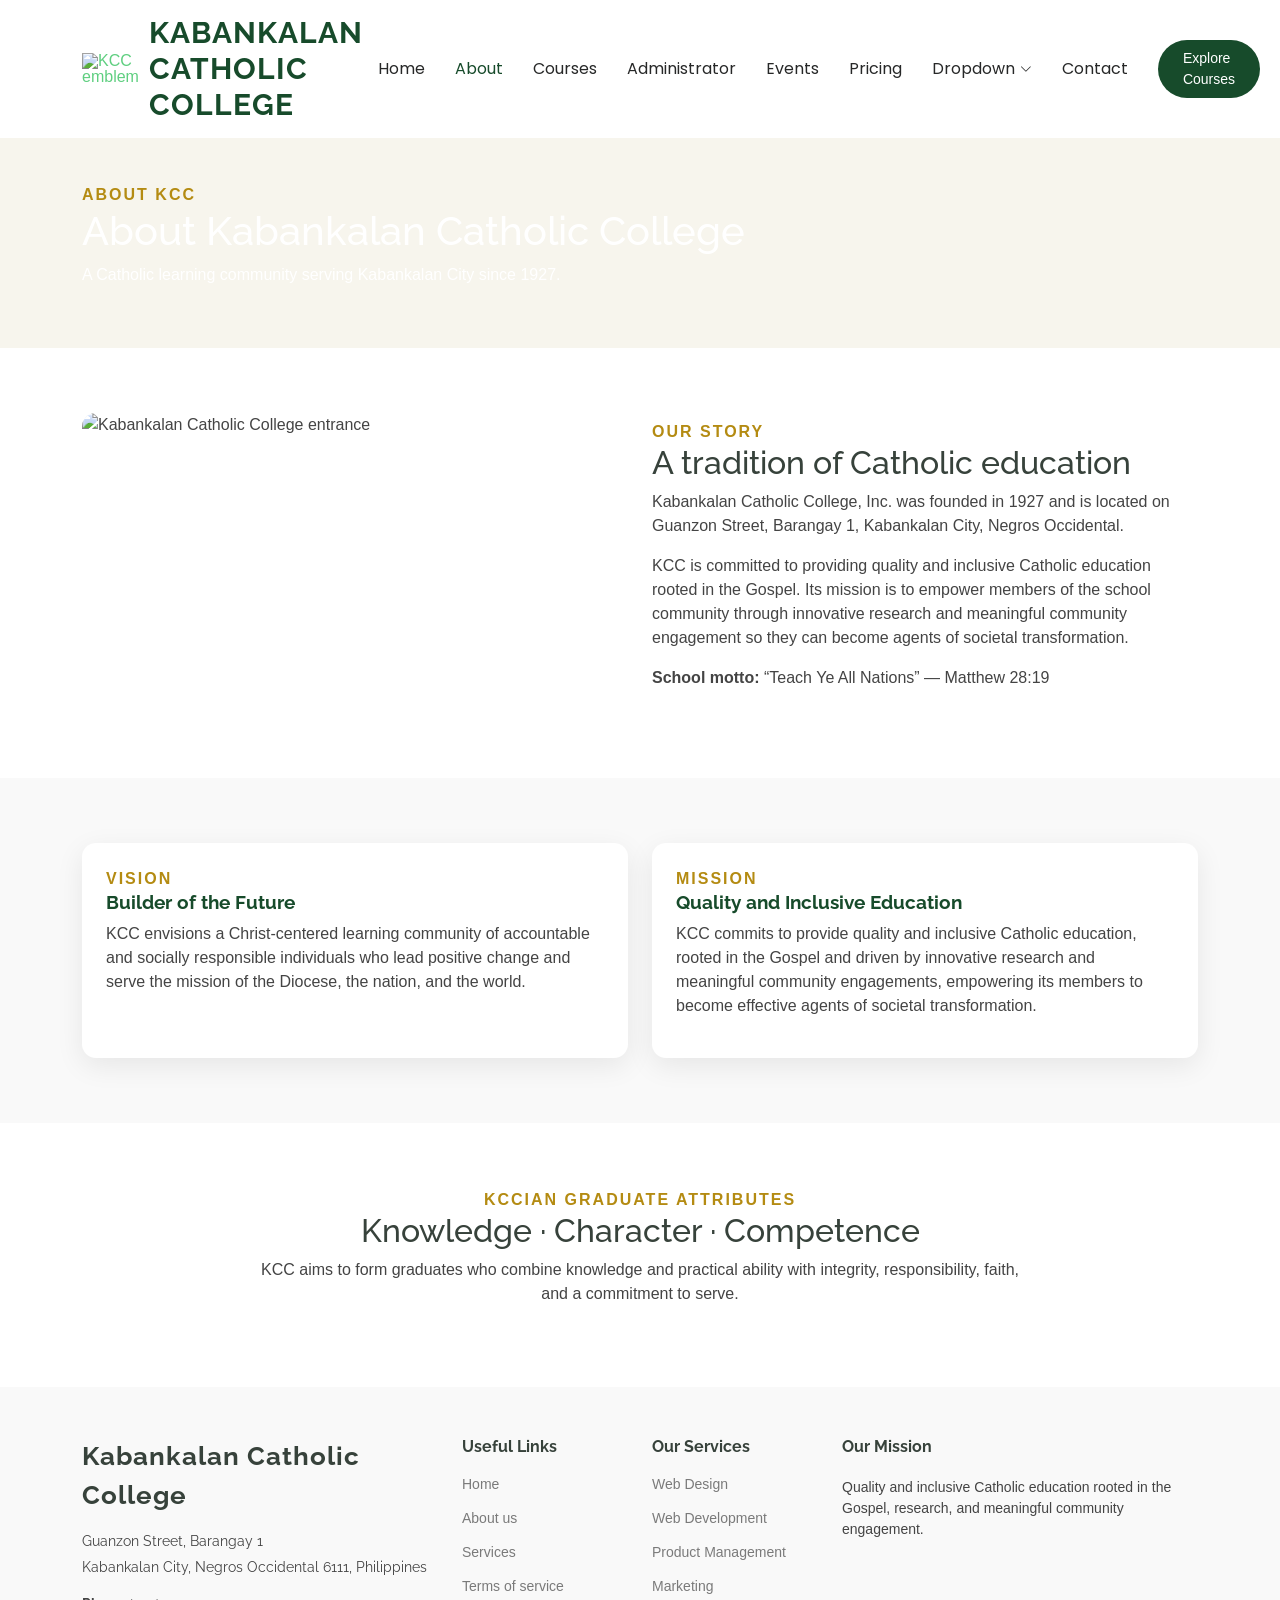
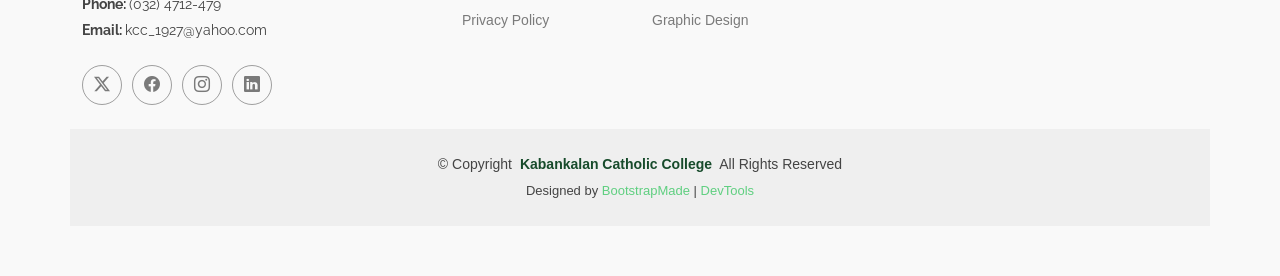
==== commit 048276a3: "service" ====
--- a/about.html
+++ b/about.html
@@ -98,7 +98,7 @@
 <li><a href="#">About us</a></li>
 <li><a href="#">Services</a></li>
 <li><a href="#">Terms of service</a></li>
-<li><a href="#">Privacy policy</a></li>
+<li><a href="#">Privacy Policy</a></li>
 </ul>
 </div>
 <div class="col-lg-2 col-md-3 footer-links">
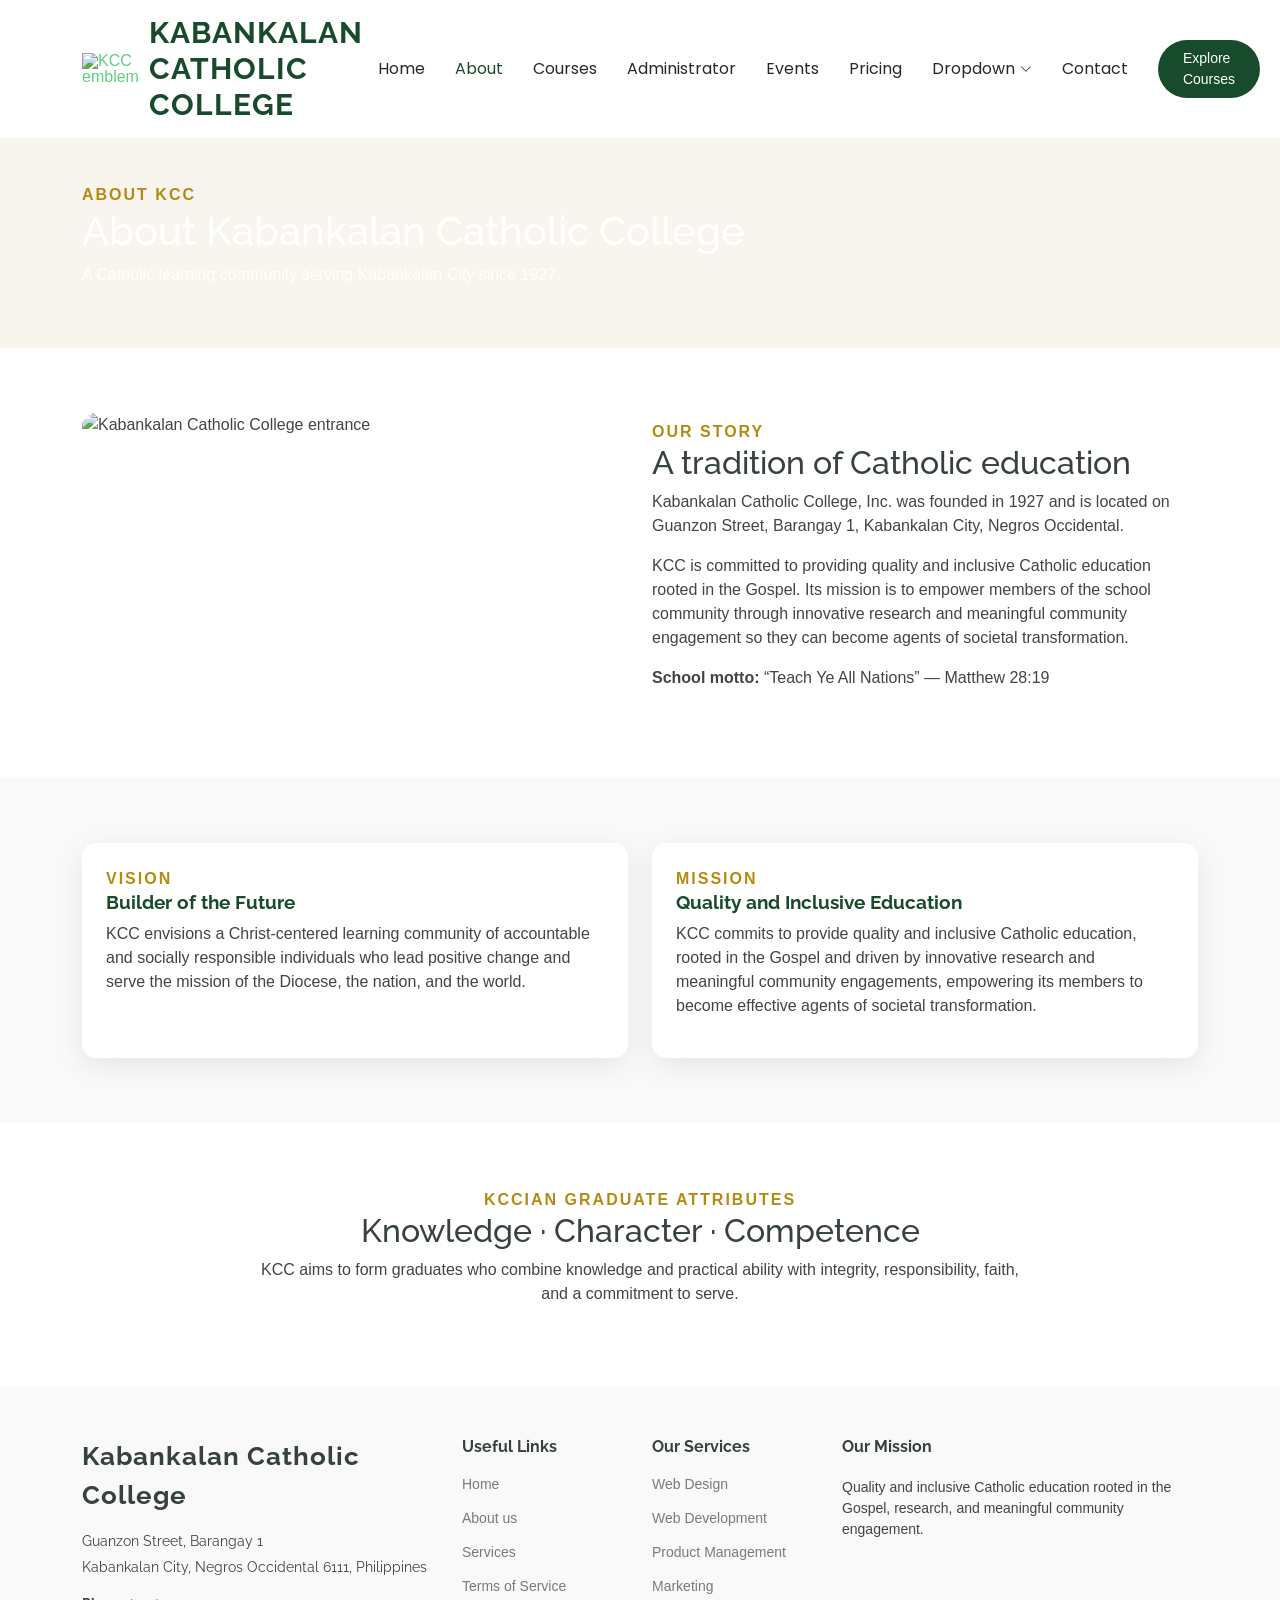
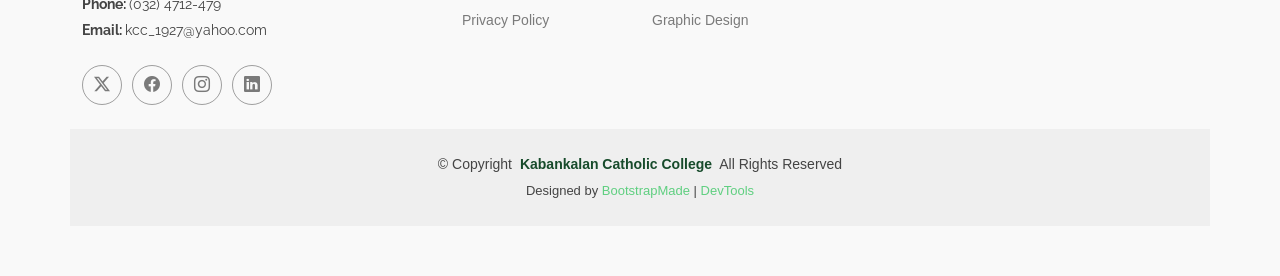
==== commit b5a8a903: "about" ====
--- a/about.html
+++ b/about.html
@@ -97,7 +97,7 @@
 <li><a href="#">Home</a></li>
 <li><a href="#">About us</a></li>
 <li><a href="#">Services</a></li>
-<li><a href="#">Terms of service</a></li>
+<li><a href="#">Terms of Service</a></li>
 <li><a href="#">Privacy Policy</a></li>
 </ul>
 </div>
